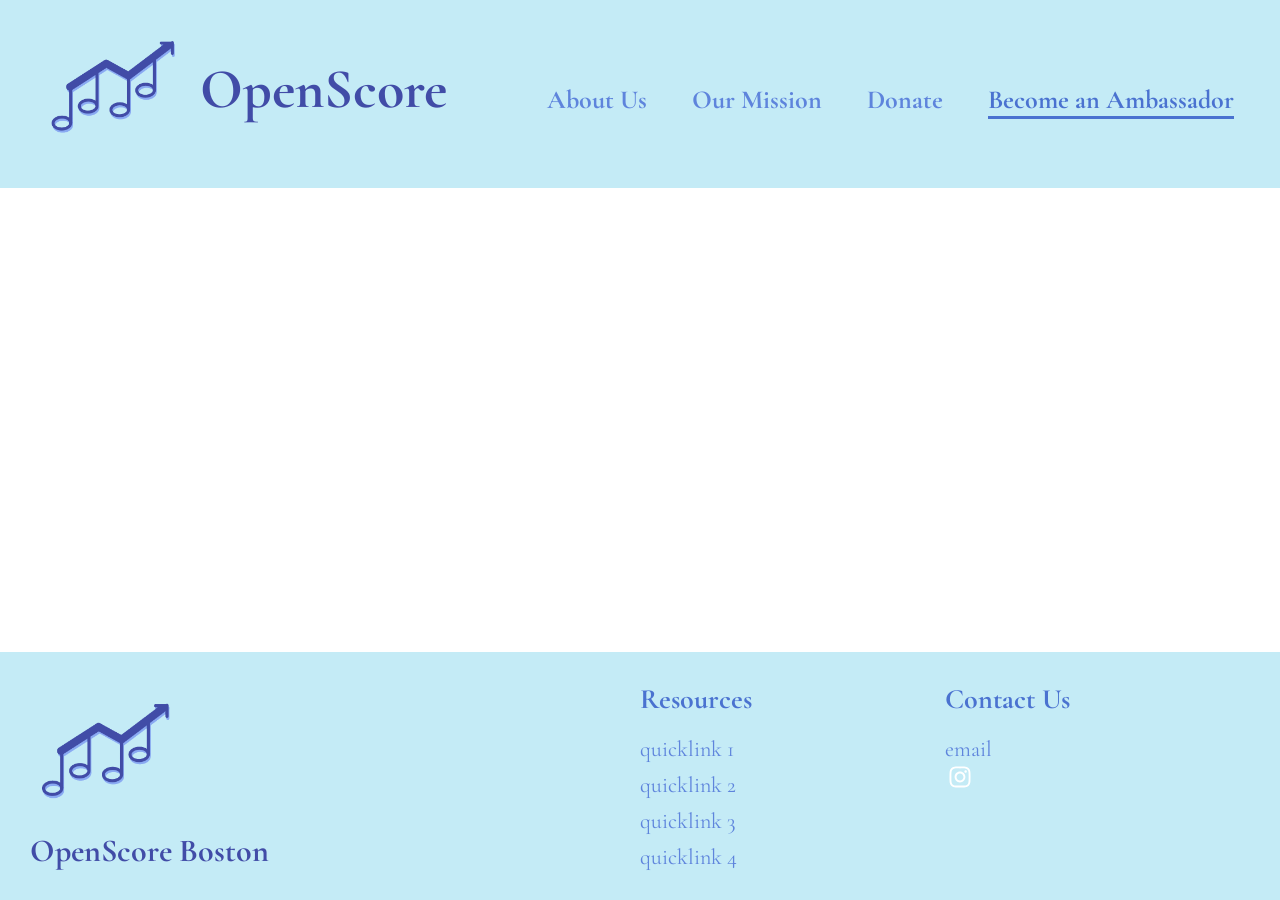
==== ambassador.html @ bef8ba38 "Add files via upload" ====
<!DOCTYPE html>
<html lang="en-US">
    <head>
        <link rel="stylesheet" href="openscore.css">
        <link rel="preconnect" href="https://fonts.googleapis.com">
        <link rel="preconnect" href="https://fonts.gstatic.com" crossorigin>
        <link href="https://fonts.googleapis.com/css2?family=Cormorant+Garamond:ital,wght@0,300..700;1,300..700&display=swap" rel="stylesheet">

    </head>

    <body>
        <header class="header">
            <div class="title">
            <a href=index.html><img src="images/logo.png" alt="OpenScore Logo"></a>
            <a href="index.html"><h1>OpenScore</h1></a>
            </div>
            <nav class="navbar">
                <a href="index.html">About Us</a>
                <a href="mission.html">Our Mission</a>
                <a href="donate.html">Donate</a>
                <a href="ambassador.html" class="active">Become an Ambassador</a>
            </nav>
        </header>

        <section class="main">

        </section>

        <footer class="footer">
            <div class="logo">
                <a href=index.html><img src="images/logo.png" alt="OpenScore Logo"></a>
                <a href="index.html"><h1>OpenScore Boston</h1></a>
            </div>
            <div class="resources">
                <h5>Resources</h5>
                <div class = "quicklinks">
                    <a href="__">quicklink 1</a>
                    <a href="">quicklink 2</a>
                    <a href="">quicklink 3</a>
                    <a href="">quicklink 4</a>
                </div>
            </div>

            <div class=contact-us>
                <h5>Contact Us</h5>
                <p>email</p>
                <div class="socials-footer">
                    <a href="https://www.instagram.com/wellesleyhskeyclub/">
                        <svg xmlns="http://www.w3.org/2000/svg" viewBox="0 0 640 640"><!--!Font Awesome Free v7.3.0 by @fontawesome - https://fontawesome.com License - https://fontawesome.com/license/free Copyright 2026 Fonticons, Inc.--><path fill="rgb(255, 255, 255)" d="M320.3 205C256.8 204.8 205.2 256.2 205 319.7C204.8 383.2 256.2 434.8 319.7 435C383.2 435.2 434.8 383.8 435 320.3C435.2 256.8 383.8 205.2 320.3 205zM319.7 245.4C360.9 245.2 394.4 278.5 394.6 319.7C394.8 360.9 361.5 394.4 320.3 394.6C279.1 394.8 245.6 361.5 245.4 320.3C245.2 279.1 278.5 245.6 319.7 245.4zM413.1 200.3C413.1 185.5 425.1 173.5 439.9 173.5C454.7 173.5 466.7 185.5 466.7 200.3C466.7 215.1 454.7 227.1 439.9 227.1C425.1 227.1 413.1 215.1 413.1 200.3zM542.8 227.5C541.1 191.6 532.9 159.8 506.6 133.6C480.4 107.4 448.6 99.2 412.7 97.4C375.7 95.3 264.8 95.3 227.8 97.4C192 99.1 160.2 107.3 133.9 133.5C107.6 159.7 99.5 191.5 97.7 227.4C95.6 264.4 95.6 375.3 97.7 412.3C99.4 448.2 107.6 480 133.9 506.2C160.2 532.4 191.9 540.6 227.8 542.4C264.8 544.5 375.7 544.5 412.7 542.4C448.6 540.7 480.4 532.5 506.6 506.2C532.8 480 541 448.2 542.8 412.3C544.9 375.3 544.9 264.5 542.8 227.5zM495 452C487.2 471.6 472.1 486.7 452.4 494.6C422.9 506.3 352.9 503.6 320.3 503.6C287.7 503.6 217.6 506.2 188.2 494.6C168.6 486.8 153.5 471.7 145.6 452C133.9 422.5 136.6 352.5 136.6 319.9C136.6 287.3 134 217.2 145.6 187.8C153.4 168.2 168.5 153.1 188.2 145.2C217.7 133.5 287.7 136.2 320.3 136.2C352.9 136.2 423 133.6 452.4 145.2C472 153 487.1 168.1 495 187.8C506.7 217.3 504 287.3 504 319.9C504 352.5 506.7 422.6 495 452z"/></svg>
                    </a>
                </div>
            </div>
        </footer>
    </body>
</html>
---- openscore.css ----
*
{
    margin: 0;
    box-sizing: border-box;
}

body
{
    font-family: "Cormorant Garamond";
    display: flex;
    flex-direction: column;
    margin: 0;
    min-height: 100vh;
}

.main
{
    flex: 1;
}

.header
{
    width: 100%;
    display: flex;
    gap: 100px;
    align-items: center;
    padding: 20px 40px 30px;
    background-color: #C4EBF6;
    position: relative;
}

.title
{
    display: flex;
    flex-direction: row;
    gap: 15px;
    align-items: center;
}
.title img
{
    height: 130px;
    width: auto;
}

.title a
{
    color: #414CA7;;
    text-decoration: none;
    font-size: 28px;
}

.navbar a
{
    text-decoration: none;
    color:#5e84dc;
    position: relative;
    font-weight: 700;
    font-size: 26px;
}

.navbar a:hover
{
    color:#4a72d0;
}

.navbar a::after{
    content:"";
    position: absolute;
    left:0;
    bottom: -4px;
    width: 0%;
    height: 3px;
    background:#4a72d0;
}

.navbar a:hover::after{
    width: 100%;

}


.navbar
{
    margin-top: 20px;
    display: flex;
    gap: 45px;
    width: auto;
    padding: 0;
}

.navbar a.active {
  color:#4a72d0;
}

.navbar a.active::after {
  content: "";
  position: absolute;
  left: 0;
  bottom: -4px;
  width: 100%;
  height: 3px;
  background-color:#4a72d0;
}

.footer
{
    display: grid;
    grid-template-columns: 2fr 1fr 1fr;
    background-color:#C4EBF6;
    padding: 30px;
}

.logo
{

    display: flex;
    flex-direction: column;

    gap: 10px;
    align-items: flex-start;
}

.logo a
{
    text-decoration: none;
}

.logo h1
{
    color:#414CA7;
    font-weight: 700;
}
.logo p
{
    color:#414CA7;
    text-decoration: none;
}

.logo img
{
    width: 150px;
    height: auto;
}

.resources h5
{
    margin-bottom: 20px;
    color:#4a72d0;
    font-size: 28px;
}


.quicklinks
{
    display: flex;
    flex-direction: column;
    gap: 10px;
}

.quicklinks a
{
    text-decoration: none;
    color:#5e84dc;
    font-family: "Cormorant Garamond";
    font-size: 22px;
}

.quicklinks a:hover
{
    color:#4a72d0;
}

.contact-us h5
{
    color:#4a72d0;
    font-size:28px;
    margin-bottom: 20px;
}


.socials-footer svg
{
    width: 30px;
    height: 30px;
}

.contact-us p
{
    color:#5e84dc;
    font-size: 22px;
}
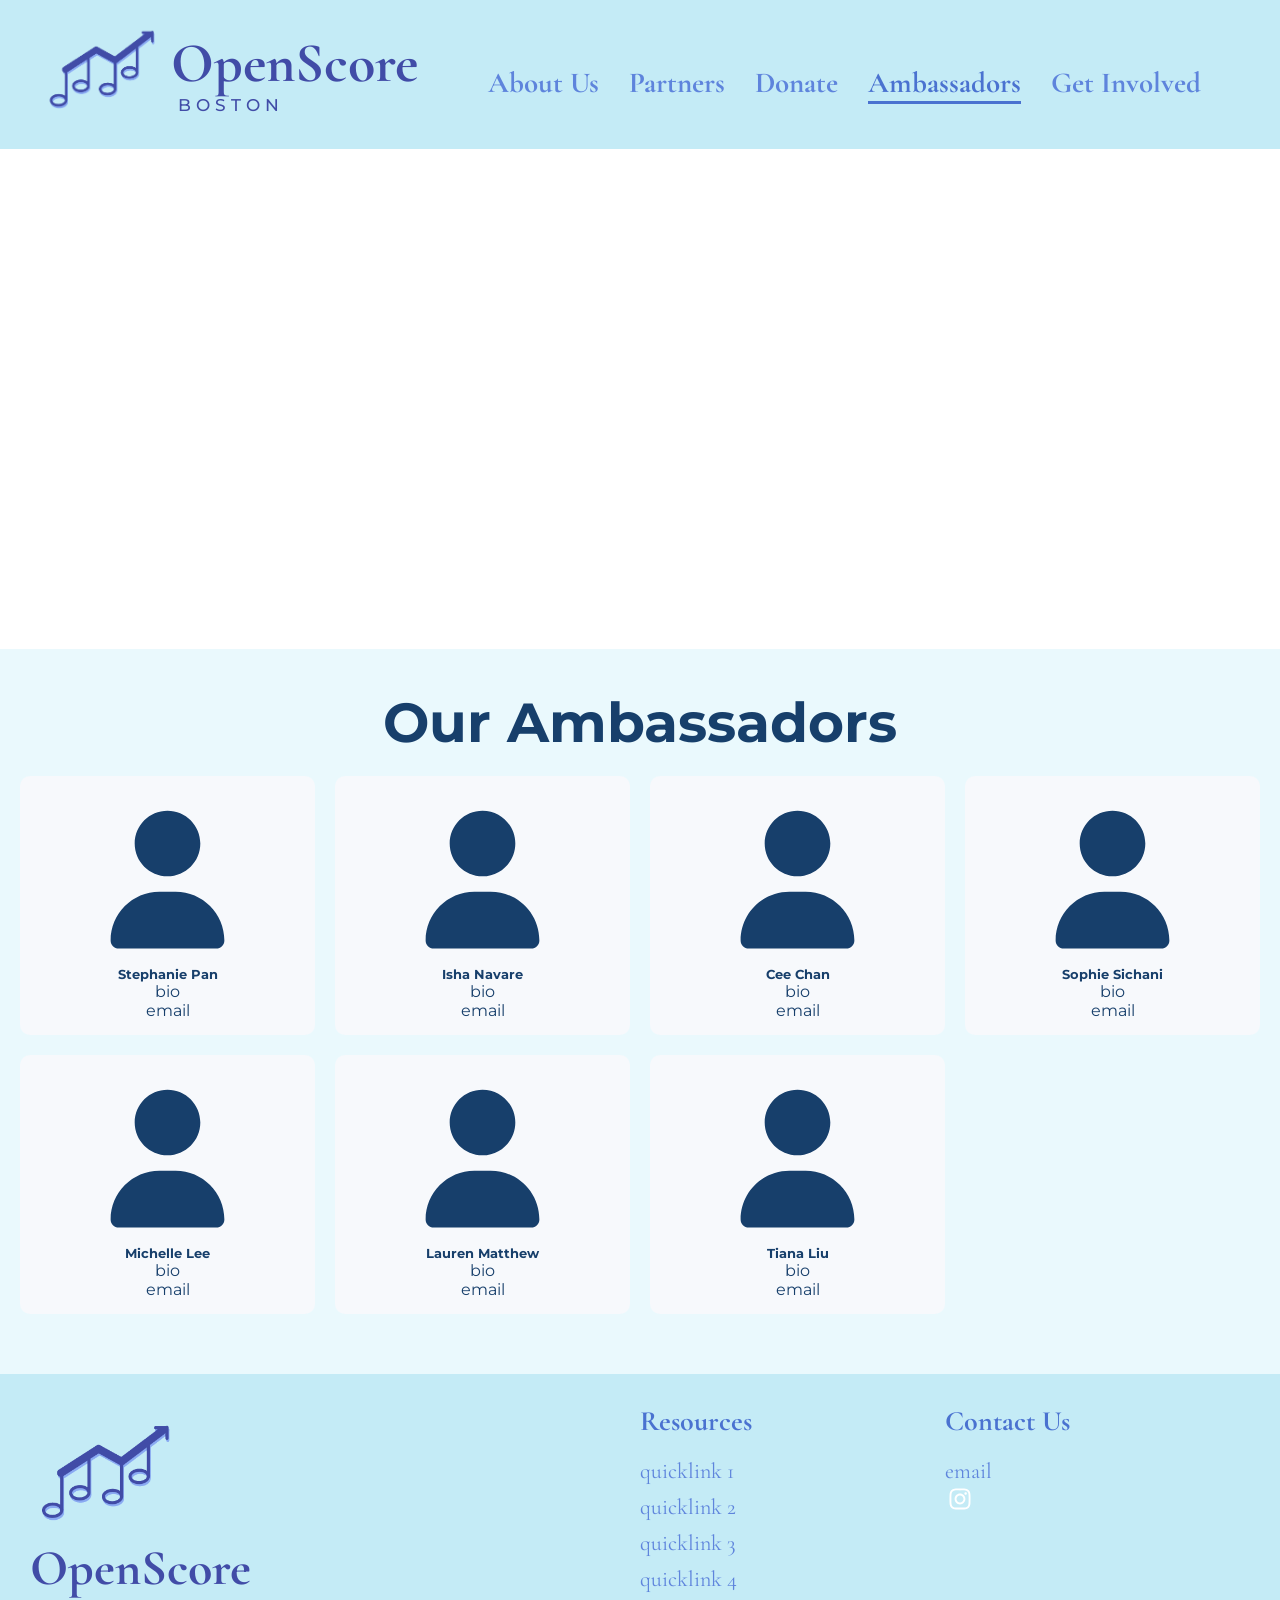
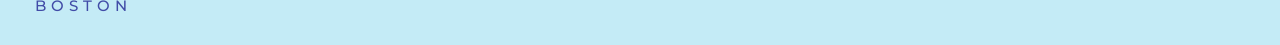
==== commit 68ba411b: "added content to ambassadors + donate" ====
--- a/ambassador.html
+++ b/ambassador.html
@@ -5,31 +5,93 @@
         <link rel="preconnect" href="https://fonts.googleapis.com">
         <link rel="preconnect" href="https://fonts.gstatic.com" crossorigin>
         <link href="https://fonts.googleapis.com/css2?family=Cormorant+Garamond:ital,wght@0,300..700;1,300..700&display=swap" rel="stylesheet">
-
+        <link rel="preconnect" href="https://fonts.googleapis.com">
+        <link rel="preconnect" href="https://fonts.gstatic.com" crossorigin>
+        <link href="https://fonts.googleapis.com/css2?family=Montserrat:ital,wght@0,100..900;1,100..900&display=swap" rel="stylesheet">
     </head>
 
     <body>
         <header class="header">
             <div class="title">
-            <a href=index.html><img src="images/logo.png" alt="OpenScore Logo"></a>
-            <a href="index.html"><h1>OpenScore</h1></a>
+                <a href=index.html><img src="images/logo.png" alt="OpenScore Logo"></a>
+                <div class="title-name">
+                    <a href="index.html"><h1>OpenScore</h1></a>
+                    <a href="index.html"><h4>BOSTON</h4></a>
+                </div>
             </div>
             <nav class="navbar">
                 <a href="index.html">About Us</a>
-                <a href="mission.html">Our Mission</a>
+                <a href="partners.html">Partners</a>
                 <a href="donate.html">Donate</a>
-                <a href="ambassador.html" class="active">Become an Ambassador</a>
+                <a href="ambassador.html" class="active">Ambassadors</a>
+                <a href="involve.html">Get Involved</a>
             </nav>
         </header>
 
         <section class="main">
+            <div id="form">
+                <iframe class="google-form"
+                src="https://docs.google.com/forms/d/e/1FAIpQLSd9JydVYFsju5rmWDY1r4e7aP6o4fBuKMQ0OUTY8VFm-bXYvQ/viewform?embedded=true" width="640" height="2237" frameborder="0" marginheight="0" marginwidth="0">Loading…
+                loading="lazy"</iframe>
+            </div>
+
+            <div class="leadership">
+                <h2>Our Ambassadors</h2>
+                <div class="leaders">
+                    <div class="card">
+                        <svg xmlns="http://www.w3.org/2000/svg" viewBox="0 0 640 640"><!--!Font Awesome Free v7.2.0 by @fontawesome - https://fontawesome.com License - https://fontawesome.com/license/free Copyright 2026 Fonticons, Inc.--><path fill="rgb(23, 63, 107)" d="M320 312C386.3 312 440 258.3 440 192C440 125.7 386.3 72 320 72C253.7 72 200 125.7 200 192C200 258.3 253.7 312 320 312zM290.3 368C191.8 368 112 447.8 112 546.3C112 562.7 125.3 576 141.7 576L498.3 576C514.7 576 528 562.7 528 546.3C528 447.8 448.2 368 349.7 368L290.3 368z"/></svg>
+                        <h5>Stephanie Pan</h5>
+                        <p>bio</p>
+                        <p>email</p>
+                    </div>
+                    <div class="card">
+                        <svg xmlns="http://www.w3.org/2000/svg" viewBox="0 0 640 640"><!--!Font Awesome Free v7.2.0 by @fontawesome - https://fontawesome.com License - https://fontawesome.com/license/free Copyright 2026 Fonticons, Inc.--><path fill="rgb(23, 63, 107)" d="M320 312C386.3 312 440 258.3 440 192C440 125.7 386.3 72 320 72C253.7 72 200 125.7 200 192C200 258.3 253.7 312 320 312zM290.3 368C191.8 368 112 447.8 112 546.3C112 562.7 125.3 576 141.7 576L498.3 576C514.7 576 528 562.7 528 546.3C528 447.8 448.2 368 349.7 368L290.3 368z"/></svg>
+                        <h5>Isha Navare</h5>
+                        <p>bio</p>
+                        <p>email</p>
+                    </div>
+                    <div class="card">
+                        <svg xmlns="http://www.w3.org/2000/svg" viewBox="0 0 640 640"><!--!Font Awesome Free v7.2.0 by @fontawesome - https://fontawesome.com License - https://fontawesome.com/license/free Copyright 2026 Fonticons, Inc.--><path fill="rgb(23, 63, 107)" d="M320 312C386.3 312 440 258.3 440 192C440 125.7 386.3 72 320 72C253.7 72 200 125.7 200 192C200 258.3 253.7 312 320 312zM290.3 368C191.8 368 112 447.8 112 546.3C112 562.7 125.3 576 141.7 576L498.3 576C514.7 576 528 562.7 528 546.3C528 447.8 448.2 368 349.7 368L290.3 368z"/></svg>
+                        <h5>Cee Chan</h5>
+                        <p>bio</p>
+                        <p>email</p>
+                    </div>
+                    <div class="card">
+                        <svg xmlns="http://www.w3.org/2000/svg" viewBox="0 0 640 640"><!--!Font Awesome Free v7.2.0 by @fontawesome - https://fontawesome.com License - https://fontawesome.com/license/free Copyright 2026 Fonticons, Inc.--><path fill="rgb(23, 63, 107)" d="M320 312C386.3 312 440 258.3 440 192C440 125.7 386.3 72 320 72C253.7 72 200 125.7 200 192C200 258.3 253.7 312 320 312zM290.3 368C191.8 368 112 447.8 112 546.3C112 562.7 125.3 576 141.7 576L498.3 576C514.7 576 528 562.7 528 546.3C528 447.8 448.2 368 349.7 368L290.3 368z"/></svg>
+                        <h5>Sophie Sichani</h5>
+                        <p>bio</p>
+                        <p>email</p>
+                    </div>
+                    <div class="card">
+                        <svg xmlns="http://www.w3.org/2000/svg" viewBox="0 0 640 640"><!--!Font Awesome Free v7.2.0 by @fontawesome - https://fontawesome.com License - https://fontawesome.com/license/free Copyright 2026 Fonticons, Inc.--><path fill="rgb(23, 63, 107)" d="M320 312C386.3 312 440 258.3 440 192C440 125.7 386.3 72 320 72C253.7 72 200 125.7 200 192C200 258.3 253.7 312 320 312zM290.3 368C191.8 368 112 447.8 112 546.3C112 562.7 125.3 576 141.7 576L498.3 576C514.7 576 528 562.7 528 546.3C528 447.8 448.2 368 349.7 368L290.3 368z"/></svg>
+                        <h5>Michelle Lee</h5>
+                        <p>bio</p>
+                        <p>email</p>
+                    </div>
+                    <div class="card">
+                        <svg xmlns="http://www.w3.org/2000/svg" viewBox="0 0 640 640"><!--!Font Awesome Free v7.2.0 by @fontawesome - https://fontawesome.com License - https://fontawesome.com/license/free Copyright 2026 Fonticons, Inc.--><path fill="rgb(23, 63, 107)" d="M320 312C386.3 312 440 258.3 440 192C440 125.7 386.3 72 320 72C253.7 72 200 125.7 200 192C200 258.3 253.7 312 320 312zM290.3 368C191.8 368 112 447.8 112 546.3C112 562.7 125.3 576 141.7 576L498.3 576C514.7 576 528 562.7 528 546.3C528 447.8 448.2 368 349.7 368L290.3 368z"/></svg>
+                        <h5>Lauren Matthew</h5>
+                        <p>bio</p>
+                        <p>email</p>
+                    </div>
+                    <div class="card">
+                        <svg xmlns="http://www.w3.org/2000/svg" viewBox="0 0 640 640"><!--!Font Awesome Free v7.2.0 by @fontawesome - https://fontawesome.com License - https://fontawesome.com/license/free Copyright 2026 Fonticons, Inc.--><path fill="rgb(23, 63, 107)" d="M320 312C386.3 312 440 258.3 440 192C440 125.7 386.3 72 320 72C253.7 72 200 125.7 200 192C200 258.3 253.7 312 320 312zM290.3 368C191.8 368 112 447.8 112 546.3C112 562.7 125.3 576 141.7 576L498.3 576C514.7 576 528 562.7 528 546.3C528 447.8 448.2 368 349.7 368L290.3 368z"/></svg>
+                        <h5>Tiana Liu</h5>
+                        <p>bio</p>
+                        <p>email</p>
+                    </div>
+                </div>
+            </div>
 
         </section>
 
         <footer class="footer">
             <div class="logo">
                 <a href=index.html><img src="images/logo.png" alt="OpenScore Logo"></a>
-                <a href="index.html"><h1>OpenScore Boston</h1></a>
+                <div class="footer-title">
+                    <a href="index.html"><h1>OpenScore</h1></a>
+                    <a href="index.html"><h4>BOSTON</h4></a>
+                </div>
             </div>
             <div class="resources">
                 <h5>Resources</h5>
--- a/openscore.css
+++ b/openscore.css
@@ -22,9 +22,9 @@
 {
     width: 100%;
     display: flex;
-    gap: 100px;
+    gap: 70px;
     align-items: center;
-    padding: 20px 40px 30px;
+    padding: 13px 40px 18px;
     background-color: #C4EBF6;
     position: relative;
 }
@@ -33,12 +33,12 @@
 {
     display: flex;
     flex-direction: row;
-    gap: 15px;
+    gap: 8px;
     align-items: center;
 }
 .title img
 {
-    height: 130px;
+    height: 110px;
     width: auto;
 }
 
@@ -55,7 +55,7 @@
     color:#5e84dc;
     position: relative;
     font-weight: 700;
-    font-size: 26px;
+    font-size: 29px;
 }
 
 .navbar a:hover
@@ -83,7 +83,7 @@
 {
     margin-top: 20px;
     display: flex;
-    gap: 45px;
+    gap: 30px;
     width: auto;
     padding: 0;
 }
@@ -115,8 +115,7 @@
 
     display: flex;
     flex-direction: column;
-
-    gap: 10px;
+    gap: -10px;
     align-items: flex-start;
 }
 
@@ -125,10 +124,11 @@
     text-decoration: none;
 }
 
-.logo h1
+.footer-title h1
 {
     color:#414CA7;
     font-weight: 700;
+    font-size: 50px;
 }
 .logo p
 {
@@ -138,6 +138,7 @@
 
 .logo img
 {
+    display: block;
     width: 150px;
     height: auto;
 }
@@ -188,4 +189,136 @@
 {
     color:#5e84dc;
     font-size: 22px;
-}+}
+
+.title-name
+{
+    display: flex;
+    flex-direction:column;
+    align-items:flex-start;
+}
+
+.title-name h4
+{
+    font-family: "Montserrat";
+    font-weight: 500;
+    letter-spacing: 5px;
+    margin-top: -2px;
+    font-size: 17px;
+    margin-left: 7px;
+}
+
+.footer-title
+{
+    display: flex;
+    flex-direction: column;
+    align-items: flex-start;
+}
+
+.footer-title h4
+{
+    font-family: "Montserrat";
+    font-weight: 500;
+    letter-spacing: 5px;
+    margin-top: -2px;
+    font-size: 15px;
+    margin-left: 5px;
+    color:#414CA7
+}
+
+
+
+#form
+{
+    display: flex;
+    justify-content: center;
+}
+
+.location-grid
+{
+    display: grid;
+    grid-template-columns: 1fr 1fr;
+    height: 450px;
+    margin-top: 20px;
+}
+
+.location-grid img
+{
+    width: 100%;
+    height: 100%;
+    min-height: 0;
+    object-fit: cover;
+}
+
+.donation-loc
+{
+    display: flex;
+    flex-direction: column;
+    align-items: center;
+    padding: 40px 80px;
+    gap: 60px;
+    background-color:#ededed;
+
+}
+
+.description p
+{
+    font-family: "Montserrat";
+    color:#4a72d0;
+    font-size: 25px;
+    font-weight: 80;
+}
+
+.description h2
+{
+    font-family: "Montserrat";
+    color:#4a72d0;
+    font-size: 30px;
+}
+
+.leaders
+{
+    display: grid;
+    grid-template-columns: repeat(auto-fit, minmax(250px, 1fr));
+    gap: 20px;
+    padding: 20px;
+}
+
+.card
+{
+    background:#F7F9FC;
+    display: flex;
+    flex-direction: column;
+    align-items: center;
+    border-radius: 10px;
+    padding: 15px 0px;
+}
+
+.card svg
+{
+    width: 175px;
+    height: 175px;
+}
+
+.leadership
+{
+    display: flex;
+    flex-direction: column;
+    color:#173F6B;
+    padding: 40px 0px;
+    background-color:#eaf9fd;
+    font-family: "Montserrat";
+}
+
+.leadership h2
+{
+    text-align: center;
+    font-size: 55px;
+}
+
+.google-form {
+    width: 100%;
+    height: 500px;
+    border: none;
+    padding: 40px 0px;
+}
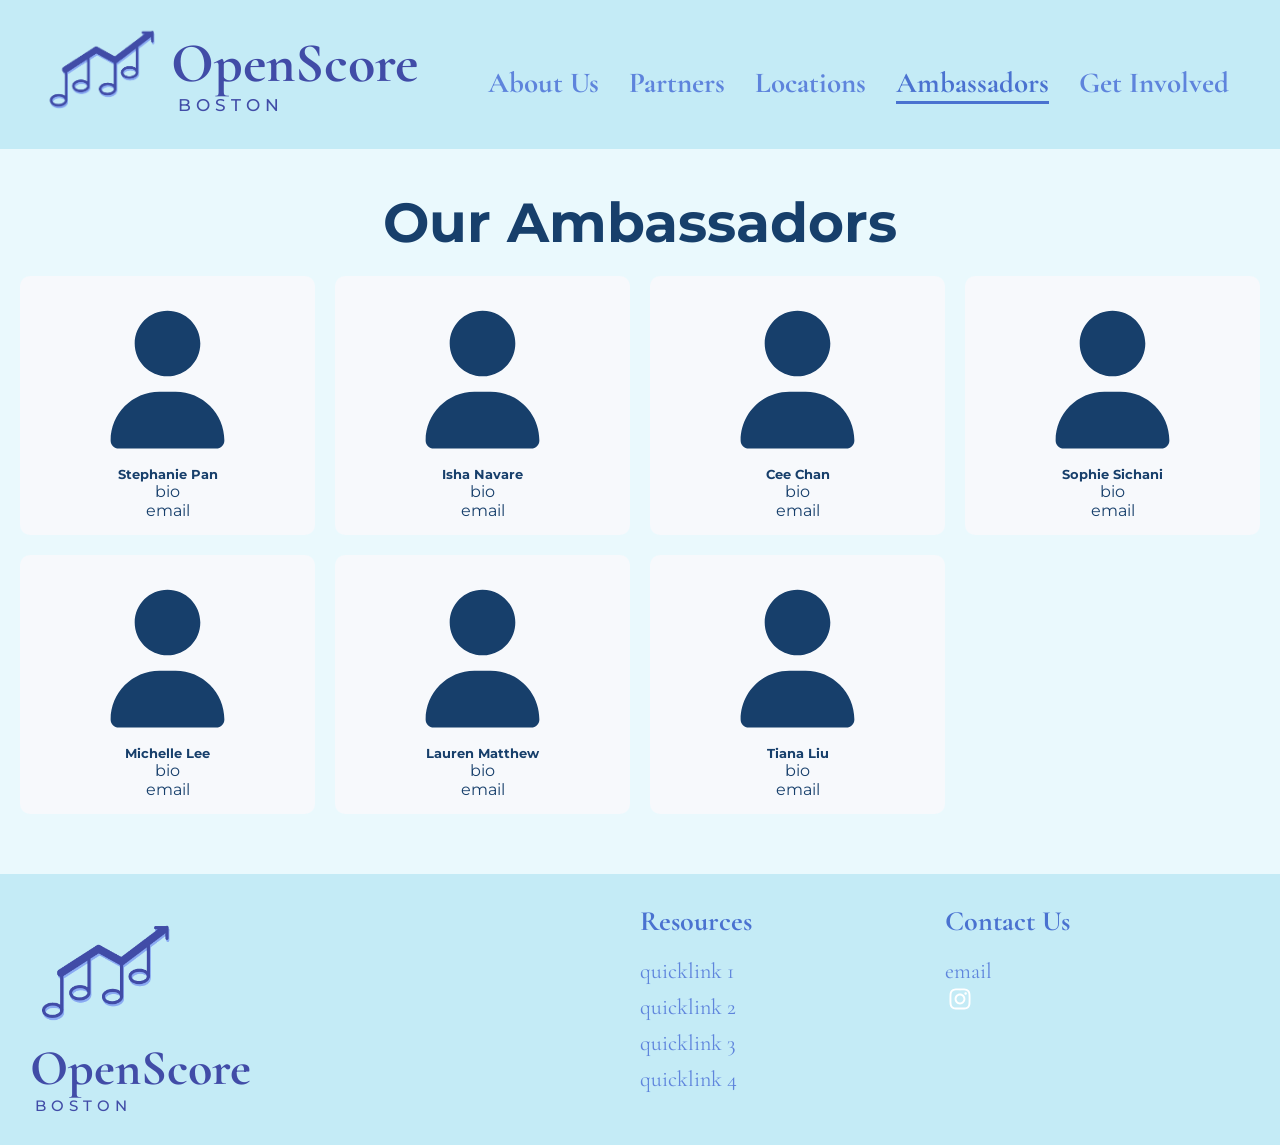
==== commit e6186bc0: "fixed navbar" ====
--- a/ambassador.html
+++ b/ambassador.html
@@ -22,18 +22,13 @@
             <nav class="navbar">
                 <a href="index.html">About Us</a>
                 <a href="partners.html">Partners</a>
-                <a href="donate.html">Donate</a>
+                <a href="donate.html">Locations</a>
                 <a href="ambassador.html" class="active">Ambassadors</a>
                 <a href="involve.html">Get Involved</a>
             </nav>
         </header>
 
         <section class="main">
-            <div id="form">
-                <iframe class="google-form"
-                src="https://docs.google.com/forms/d/e/1FAIpQLSd9JydVYFsju5rmWDY1r4e7aP6o4fBuKMQ0OUTY8VFm-bXYvQ/viewform?embedded=true" width="640" height="2237" frameborder="0" marginheight="0" marginwidth="0">Loading…
-                loading="lazy"</iframe>
-            </div>
 
             <div class="leadership">
                 <h2>Our Ambassadors</h2>
